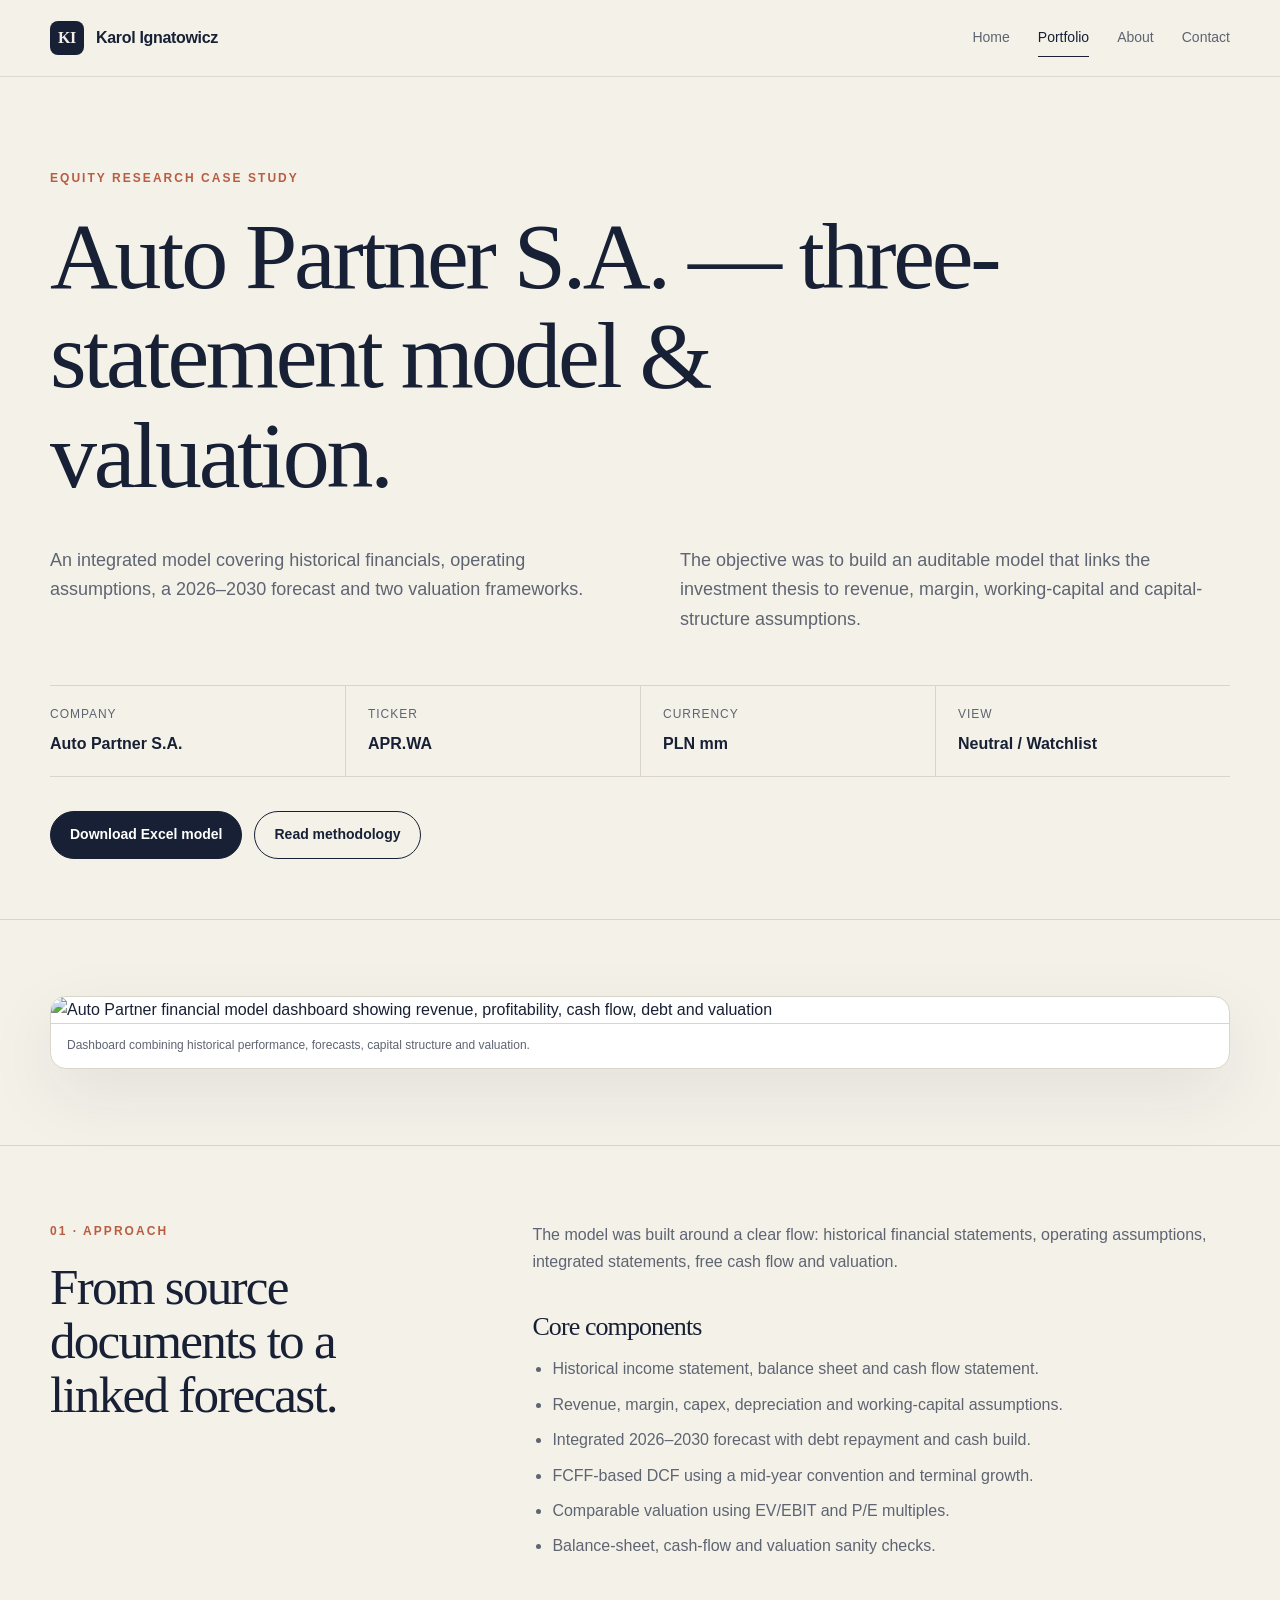
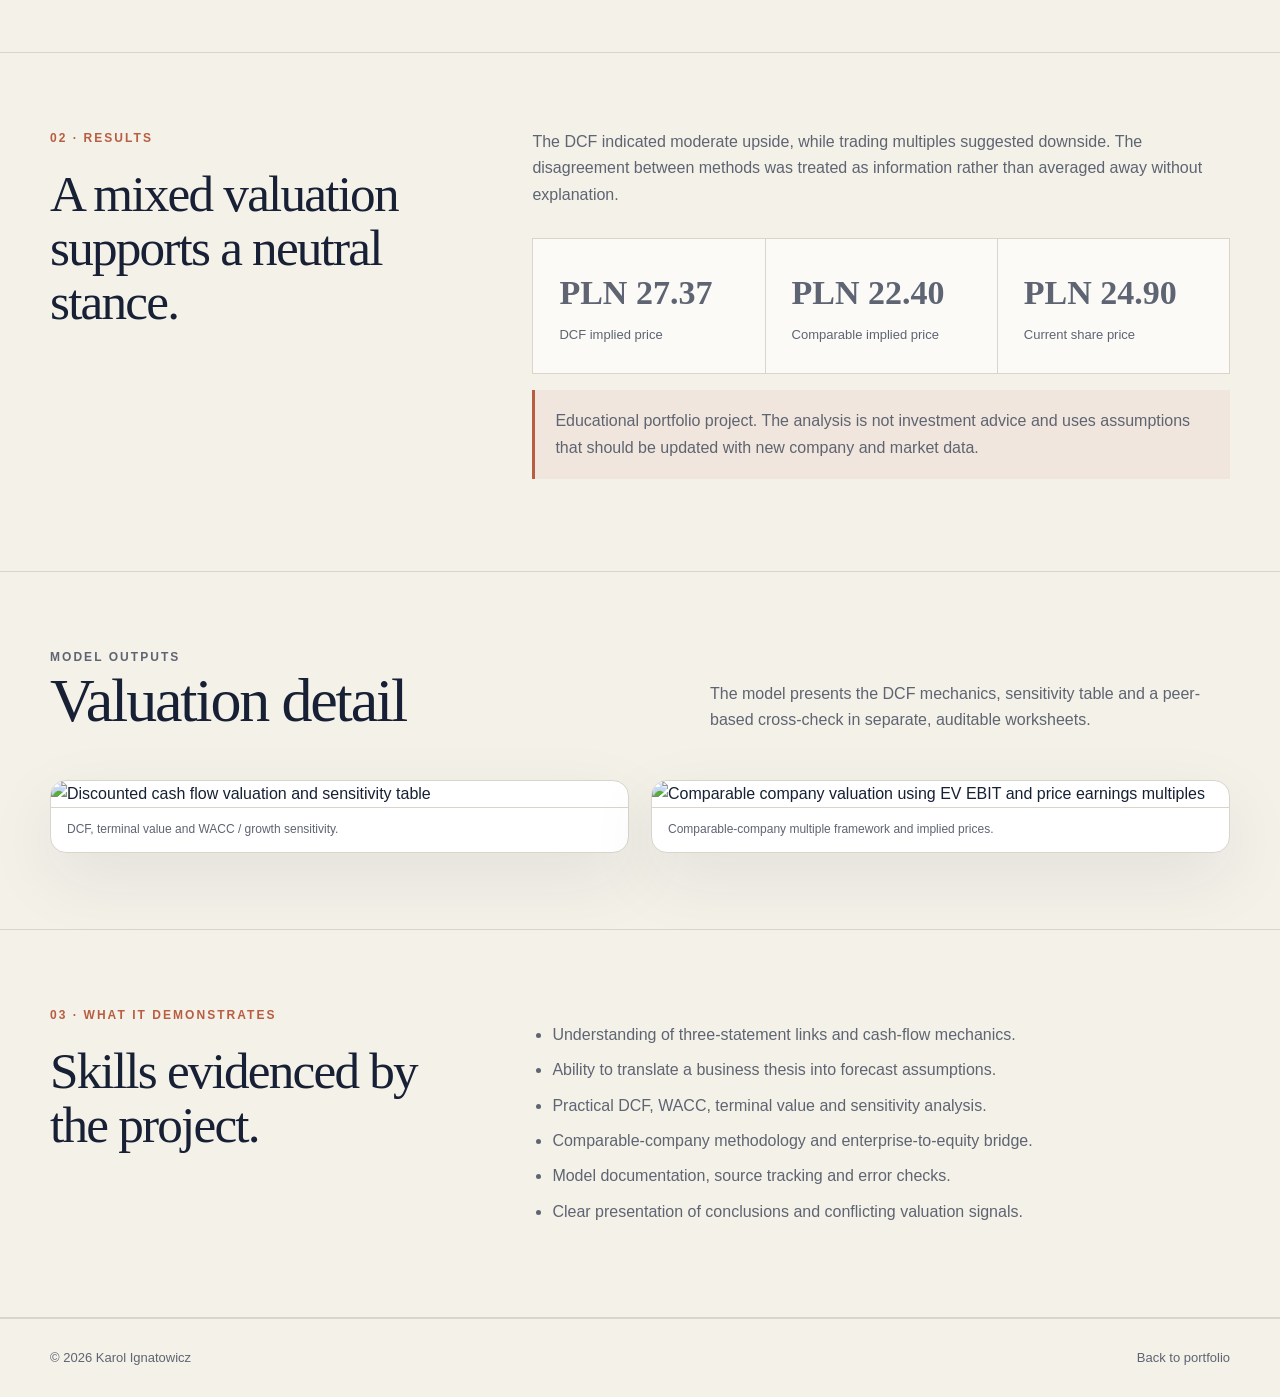
==== auto-partner.html @ 9c3b1825 "Replace website with portfolio redesign" ====
<!doctype html>
<html lang="en">
<head><meta charset="utf-8"><meta name="viewport" content="width=device-width, initial-scale=1"><meta name="description" content="Auto Partner S.A. three-statement model and valuation case study."><title>Auto Partner S.A. — Karol Ignatowicz</title><link rel="icon" href="assets/monogram.svg" type="image/svg+xml"><link rel="stylesheet" href="styles.css"></head>
<body>
<a class="skip-link" href="#main">Skip to content</a>
<header class="site-header"><div class="container nav"><a class="brand" href="index.html"><span class="brand-mark">KI</span><span>Karol Ignatowicz</span></a><button class="menu-button" type="button" aria-expanded="false" aria-controls="site-nav">Menu</button><nav class="nav-links" id="site-nav"><a href="index.html">Home</a><a aria-current="page" href="portfolio.html">Portfolio</a><a href="index.html#about">About</a><a href="index.html#contact">Contact</a></nav></div></header>
<main id="main">
<section class="page-hero"><div class="container"><p class="eyebrow">Equity research case study</p><h1>Auto Partner S.A. — three-statement model & valuation.</h1><div class="page-intro"><p>An integrated model covering historical financials, operating assumptions, a 2026–2030 forecast and two valuation frameworks.</p><p>The objective was to build an auditable model that links the investment thesis to revenue, margin, working-capital and capital-structure assumptions.</p></div><div class="case-meta"><div><span>Company</span><strong>Auto Partner S.A.</strong></div><div><span>Ticker</span><strong>APR.WA</strong></div><div><span>Currency</span><strong>PLN mm</strong></div><div><span>View</span><strong>Neutral / Watchlist</strong></div></div><div class="project-actions"><a class="button primary" href="assets/downloads/Auto_Partner_3_Statement_Model.xlsx" download>Download Excel model</a><a class="button secondary" href="#methodology">Read methodology</a></div></div></section>
<section class="case-section"><div class="container"><div class="visual-frame"><img src="assets/auto-partner-dashboard.png" alt="Auto Partner financial model dashboard showing revenue, profitability, cash flow, debt and valuation"><div class="visual-caption">Dashboard combining historical performance, forecasts, capital structure and valuation.</div></div></div></section>
<section class="case-section" id="methodology"><div class="container case-grid"><div><p class="eyebrow">01 · Approach</p><h2>From source documents to a linked forecast.</h2></div><div class="case-copy"><p>The model was built around a clear flow: historical financial statements, operating assumptions, integrated statements, free cash flow and valuation.</p><h3>Core components</h3><ul class="clean-list"><li>Historical income statement, balance sheet and cash flow statement.</li><li>Revenue, margin, capex, depreciation and working-capital assumptions.</li><li>Integrated 2026–2030 forecast with debt repayment and cash build.</li><li>FCFF-based DCF using a mid-year convention and terminal growth.</li><li>Comparable valuation using EV/EBIT and P/E multiples.</li><li>Balance-sheet, cash-flow and valuation sanity checks.</li></ul></div></div></section>
<section class="case-section"><div class="container case-grid"><div><p class="eyebrow">02 · Results</p><h2>A mixed valuation supports a neutral stance.</h2></div><div class="case-copy"><p>The DCF indicated moderate upside, while trading multiples suggested downside. The disagreement between methods was treated as information rather than averaged away without explanation.</p><div class="result-strip"><div class="result"><strong>PLN 27.37</strong><span>DCF implied price</span></div><div class="result"><strong>PLN 22.40</strong><span>Comparable implied price</span></div><div class="result"><strong>PLN 24.90</strong><span>Current share price</span></div></div><p class="notice">Educational portfolio project. The analysis is not investment advice and uses assumptions that should be updated with new company and market data.</p></div></div></section>
<section class="case-section"><div class="container"><div class="section-head"><div><p class="eyebrow">Model outputs</p><h2>Valuation detail</h2></div><p>The model presents the DCF mechanics, sensitivity table and a peer-based cross-check in separate, auditable worksheets.</p></div><div class="gallery"><div class="visual-frame"><img src="assets/auto-partner-dcf.png" alt="Discounted cash flow valuation and sensitivity table"><div class="visual-caption">DCF, terminal value and WACC / growth sensitivity.</div></div><div class="visual-frame"><img src="assets/auto-partner-comps.png" alt="Comparable company valuation using EV EBIT and price earnings multiples"><div class="visual-caption">Comparable-company multiple framework and implied prices.</div></div></div></div></section>
<section class="case-section"><div class="container case-grid"><div><p class="eyebrow">03 · What it demonstrates</p><h2>Skills evidenced by the project.</h2></div><div class="case-copy"><ul class="clean-list"><li>Understanding of three-statement links and cash-flow mechanics.</li><li>Ability to translate a business thesis into forecast assumptions.</li><li>Practical DCF, WACC, terminal value and sensitivity analysis.</li><li>Comparable-company methodology and enterprise-to-equity bridge.</li><li>Model documentation, source tracking and error checks.</li><li>Clear presentation of conclusions and conflicting valuation signals.</li></ul></div></div></section>
</main><footer class="site-footer"><div class="container footer-row"><span>© <span data-year></span> Karol Ignatowicz</span><a href="portfolio.html">Back to portfolio</a></div></footer><script src="script.js"></script>
</body></html>
---- styles.css ----
:root {
  --ink: #172034;
  --ink-soft: #5e6471;
  --paper: #f4f1e9;
  --surface: #fbfaf7;
  --white: #ffffff;
  --line: #d9d5cb;
  --accent: #b85d42;
  --accent-dark: #8f4230;
  --teal: #1f6377;
  --max: 1180px;
  --serif: Georgia, 'Times New Roman', serif;
  --sans: Inter, ui-sans-serif, -apple-system, BlinkMacSystemFont, 'Segoe UI', sans-serif;
}
* { box-sizing: border-box; }
html { scroll-behavior: smooth; }
body { margin: 0; color: var(--ink); background: var(--paper); font-family: var(--sans); line-height: 1.65; }
a { color: inherit; text-decoration: none; }
img { display: block; max-width: 100%; }
button, a { -webkit-tap-highlight-color: transparent; }
.container { width: min(calc(100% - 40px), var(--max)); margin-inline: auto; }
.skip-link { position: fixed; left: 16px; top: -60px; background: var(--ink); color: #fff; padding: 10px 14px; z-index: 100; border-radius: 6px; }
.skip-link:focus { top: 16px; }
.site-header { position: sticky; top: 0; z-index: 30; background: rgba(244,241,233,.92); backdrop-filter: blur(12px); border-bottom: 1px solid rgba(217,213,203,.8); }
.nav { min-height: 76px; display: flex; align-items: center; justify-content: space-between; gap: 24px; }
.brand { display: inline-flex; align-items: center; gap: 12px; font-weight: 750; letter-spacing: -.02em; }
.brand-mark { display: grid; place-items: center; width: 34px; height: 34px; border-radius: 8px; background: var(--ink); color: var(--paper); font-family: var(--serif); font-weight: 700; }
.nav-links { display: flex; align-items: center; gap: 28px; color: var(--ink-soft); font-size: 14px; }
.nav-links a { position: relative; padding: 7px 0; }
.nav-links a::after { content: ''; position: absolute; left: 0; bottom: 0; width: 100%; height: 1px; background: var(--ink); transform: scaleX(0); transform-origin: left; transition: transform .2s ease; }
.nav-links a:hover::after, .nav-links a[aria-current='page']::after { transform: scaleX(1); }
.nav-links a[aria-current='page'] { color: var(--ink); }
.menu-button { display: none; border: 0; background: transparent; color: var(--ink); font-size: 14px; font-weight: 700; }
.hero { padding: 110px 0 80px; border-bottom: 1px solid var(--line); }
.hero-grid { display: grid; grid-template-columns: minmax(0, 1.5fr) minmax(280px, .5fr); gap: 80px; align-items: end; }
.eyebrow { margin: 0 0 18px; color: var(--accent); font-size: 12px; font-weight: 800; letter-spacing: .17em; text-transform: uppercase; }
h1, h2, h3 { font-family: var(--serif); font-weight: 500; line-height: 1.06; letter-spacing: -.035em; }
h1 { max-width: 820px; margin: 0; font-size: clamp(54px, 8vw, 104px); }
.lead { max-width: 710px; margin: 30px 0 0; font-size: clamp(18px, 2vw, 22px); color: var(--ink-soft); }
.hero-actions, .project-actions { display: flex; flex-wrap: wrap; gap: 12px; margin-top: 34px; }
.button { display: inline-flex; align-items: center; justify-content: center; gap: 9px; min-height: 48px; padding: 0 19px; border: 1px solid var(--ink); border-radius: 999px; font-size: 14px; font-weight: 750; transition: transform .2s ease, background .2s ease, color .2s ease; }
.button:hover { transform: translateY(-2px); }
.button.primary { background: var(--ink); color: #fff; }
.button.secondary { background: transparent; }
.button.small { min-height: 42px; padding: 0 16px; }
.hero-note { padding: 28px; background: var(--surface); border: 1px solid var(--line); border-radius: 16px; }
.hero-note p { margin: 0; color: var(--ink-soft); }
.hero-note strong { display: block; color: var(--ink); margin-bottom: 8px; }
.metrics { display: grid; grid-template-columns: repeat(3, 1fr); margin-top: 56px; border-top: 1px solid var(--line); border-bottom: 1px solid var(--line); }
.metric { padding: 24px 28px 24px 0; }
.metric + .metric { border-left: 1px solid var(--line); padding-left: 28px; }
.metric-value { display: block; font-family: var(--serif); font-size: 38px; line-height: 1; }
.metric-label { display: block; margin-top: 9px; color: var(--ink-soft); font-size: 13px; text-transform: uppercase; letter-spacing: .08em; }
.section { padding: 92px 0; }
.section-head { display: flex; align-items: end; justify-content: space-between; gap: 30px; margin-bottom: 46px; }
.section-head h2 { margin: 0; font-size: clamp(38px, 5vw, 62px); }
.section-head p { max-width: 520px; margin: 0; color: var(--ink-soft); }
.project-list { border-top: 1px solid var(--line); }
.project-row { display: grid; grid-template-columns: 80px minmax(0, 1.15fr) minmax(260px, .85fr) 48px; gap: 30px; align-items: center; min-height: 210px; padding: 34px 0; border-bottom: 1px solid var(--line); }
.project-index { align-self: start; color: var(--accent); font-family: var(--serif); font-size: 30px; }
.project-row h3 { margin: 0 0 12px; font-size: clamp(30px, 4vw, 48px); }
.project-row p { margin: 0; max-width: 650px; color: var(--ink-soft); }
.tags { display: flex; flex-wrap: wrap; gap: 8px; margin-top: 20px; }
.tag { padding: 6px 10px; border: 1px solid var(--line); border-radius: 999px; background: rgba(255,255,255,.35); color: var(--ink-soft); font-size: 12px; }
.project-data { display: grid; gap: 12px; }
.data-line { display: flex; justify-content: space-between; gap: 20px; padding-bottom: 10px; border-bottom: 1px dotted #c7c1b6; font-size: 13px; }
.data-line span:first-child { color: var(--ink-soft); }
.arrow { display: grid; place-items: center; width: 44px; height: 44px; border: 1px solid var(--ink); border-radius: 50%; font-size: 20px; transition: .2s ease; }
.project-row:hover .arrow { background: var(--ink); color: #fff; transform: translate(3px,-3px); }
.about-grid { display: grid; grid-template-columns: .72fr 1.28fr; gap: 90px; }
.about-grid h2 { margin: 0; font-size: clamp(40px, 6vw, 70px); }
.about-copy { font-family: var(--serif); font-size: clamp(24px, 3vw, 36px); line-height: 1.3; }
.about-copy p { margin-top: 0; }
.about-small { max-width: 680px; color: var(--ink-soft); font-family: var(--sans); font-size: 16px; }
.skill-grid { display: grid; grid-template-columns: repeat(4, 1fr); gap: 1px; margin-top: 48px; background: var(--line); border: 1px solid var(--line); }
.skill { min-height: 150px; padding: 24px; background: var(--surface); }
.skill strong { display: block; margin-bottom: 8px; }
.skill span { color: var(--ink-soft); font-size: 14px; }
.quote { margin: 0; padding: 70px 0; border-top: 1px solid var(--line); border-bottom: 1px solid var(--line); font-family: var(--serif); font-size: clamp(30px, 5vw, 58px); line-height: 1.2; }
.contact { display: grid; grid-template-columns: 1fr auto; gap: 40px; align-items: end; }
.contact h2 { max-width: 800px; margin: 0; font-size: clamp(46px, 7vw, 86px); }
.contact-links { display: grid; gap: 10px; min-width: 240px; }
.contact-link { display: flex; align-items: center; justify-content: space-between; padding: 13px 0; border-bottom: 1px solid var(--line); font-weight: 700; }
.site-footer { padding: 28px 0; border-top: 1px solid var(--line); color: var(--ink-soft); font-size: 13px; }
.footer-row { display: flex; justify-content: space-between; gap: 20px; }
.page-hero { padding: 92px 0 60px; border-bottom: 1px solid var(--line); }
.page-hero h1 { max-width: 980px; font-size: clamp(54px, 8vw, 94px); }
.page-intro { display: grid; grid-template-columns: 1fr 1fr; gap: 80px; margin-top: 40px; }
.page-intro p { margin: 0; color: var(--ink-soft); font-size: 18px; }
.case-meta { display: grid; grid-template-columns: repeat(4,1fr); border-top: 1px solid var(--line); border-bottom: 1px solid var(--line); margin-top: 50px; }
.case-meta > div { padding: 19px 22px 19px 0; }
.case-meta > div + div { border-left: 1px solid var(--line); padding-left: 22px; }
.case-meta span { display: block; color: var(--ink-soft); font-size: 12px; text-transform: uppercase; letter-spacing: .08em; }
.case-meta strong { display: block; margin-top: 6px; }
.case-section { padding: 76px 0; border-bottom: 1px solid var(--line); }
.case-grid { display: grid; grid-template-columns: .72fr 1.28fr; gap: 90px; }
.case-grid h2 { margin: 0; font-size: clamp(34px, 4vw, 52px); }
.case-copy { color: var(--ink-soft); }
.case-copy p:first-child { margin-top: 0; }
.case-copy h3 { margin: 38px 0 12px; color: var(--ink); font-size: 26px; }
.clean-list { padding-left: 20px; }
.clean-list li { margin-bottom: 9px; }
.visual-frame { overflow: hidden; background: #fff; border: 1px solid var(--line); border-radius: 16px; box-shadow: 0 24px 70px rgba(23,32,52,.08); }
.visual-frame img { width: 100%; }
.visual-caption { padding: 12px 16px; border-top: 1px solid var(--line); color: var(--ink-soft); font-size: 12px; }
.gallery { display: grid; grid-template-columns: 1fr 1fr; gap: 22px; margin-top: 30px; }
.result-strip { display: grid; grid-template-columns: repeat(3,1fr); gap: 1px; background: var(--line); border: 1px solid var(--line); margin-top: 30px; }
.result { padding: 26px; background: var(--surface); }
.result strong { display: block; font-family: var(--serif); font-size: 34px; }
.result span { color: var(--ink-soft); font-size: 13px; }
.notice { padding: 18px 20px; border-left: 3px solid var(--accent); background: rgba(184,93,66,.07); color: var(--ink-soft); }
@media (max-width: 900px) {
  .hero-grid, .about-grid, .page-intro, .case-grid, .contact { grid-template-columns: 1fr; gap: 40px; }
  .project-row { grid-template-columns: 58px 1fr 44px; }
  .project-data { grid-column: 2 / -1; }
  .skill-grid { grid-template-columns: 1fr 1fr; }
  .case-meta { grid-template-columns: 1fr 1fr; }
  .case-meta > div:nth-child(3) { border-left: 0; }
  .gallery { grid-template-columns: 1fr; }
}
@media (max-width: 680px) {
  .container { width: min(calc(100% - 28px), var(--max)); }
  .nav { min-height: 66px; }
  .menu-button { display: block; }
  .nav-links { display: none; position: absolute; left: 14px; right: 14px; top: 64px; padding: 18px; flex-direction: column; align-items: flex-start; gap: 10px; background: var(--surface); border: 1px solid var(--line); border-radius: 12px; }
  .nav-links.open { display: flex; }
  .hero { padding-top: 72px; }
  h1 { font-size: clamp(48px, 15vw, 72px); }
  .metrics { grid-template-columns: 1fr; }
  .metric + .metric { border-left: 0; border-top: 1px solid var(--line); padding-left: 0; }
  .section { padding: 70px 0; }
  .section-head { align-items: start; flex-direction: column; }
  .project-row { grid-template-columns: 44px 1fr; gap: 18px; }
  .project-data, .arrow { grid-column: 2; }
  .project-index { font-size: 23px; }
  .skill-grid, .case-meta, .result-strip { grid-template-columns: 1fr; }
  .case-meta > div + div { border-left: 0; border-top: 1px solid var(--line); padding-left: 0; }
  .footer-row { flex-direction: column; }
}
@media (prefers-reduced-motion: reduce) { html { scroll-behavior: auto; } *, *::before, *::after { transition: none !important; } }
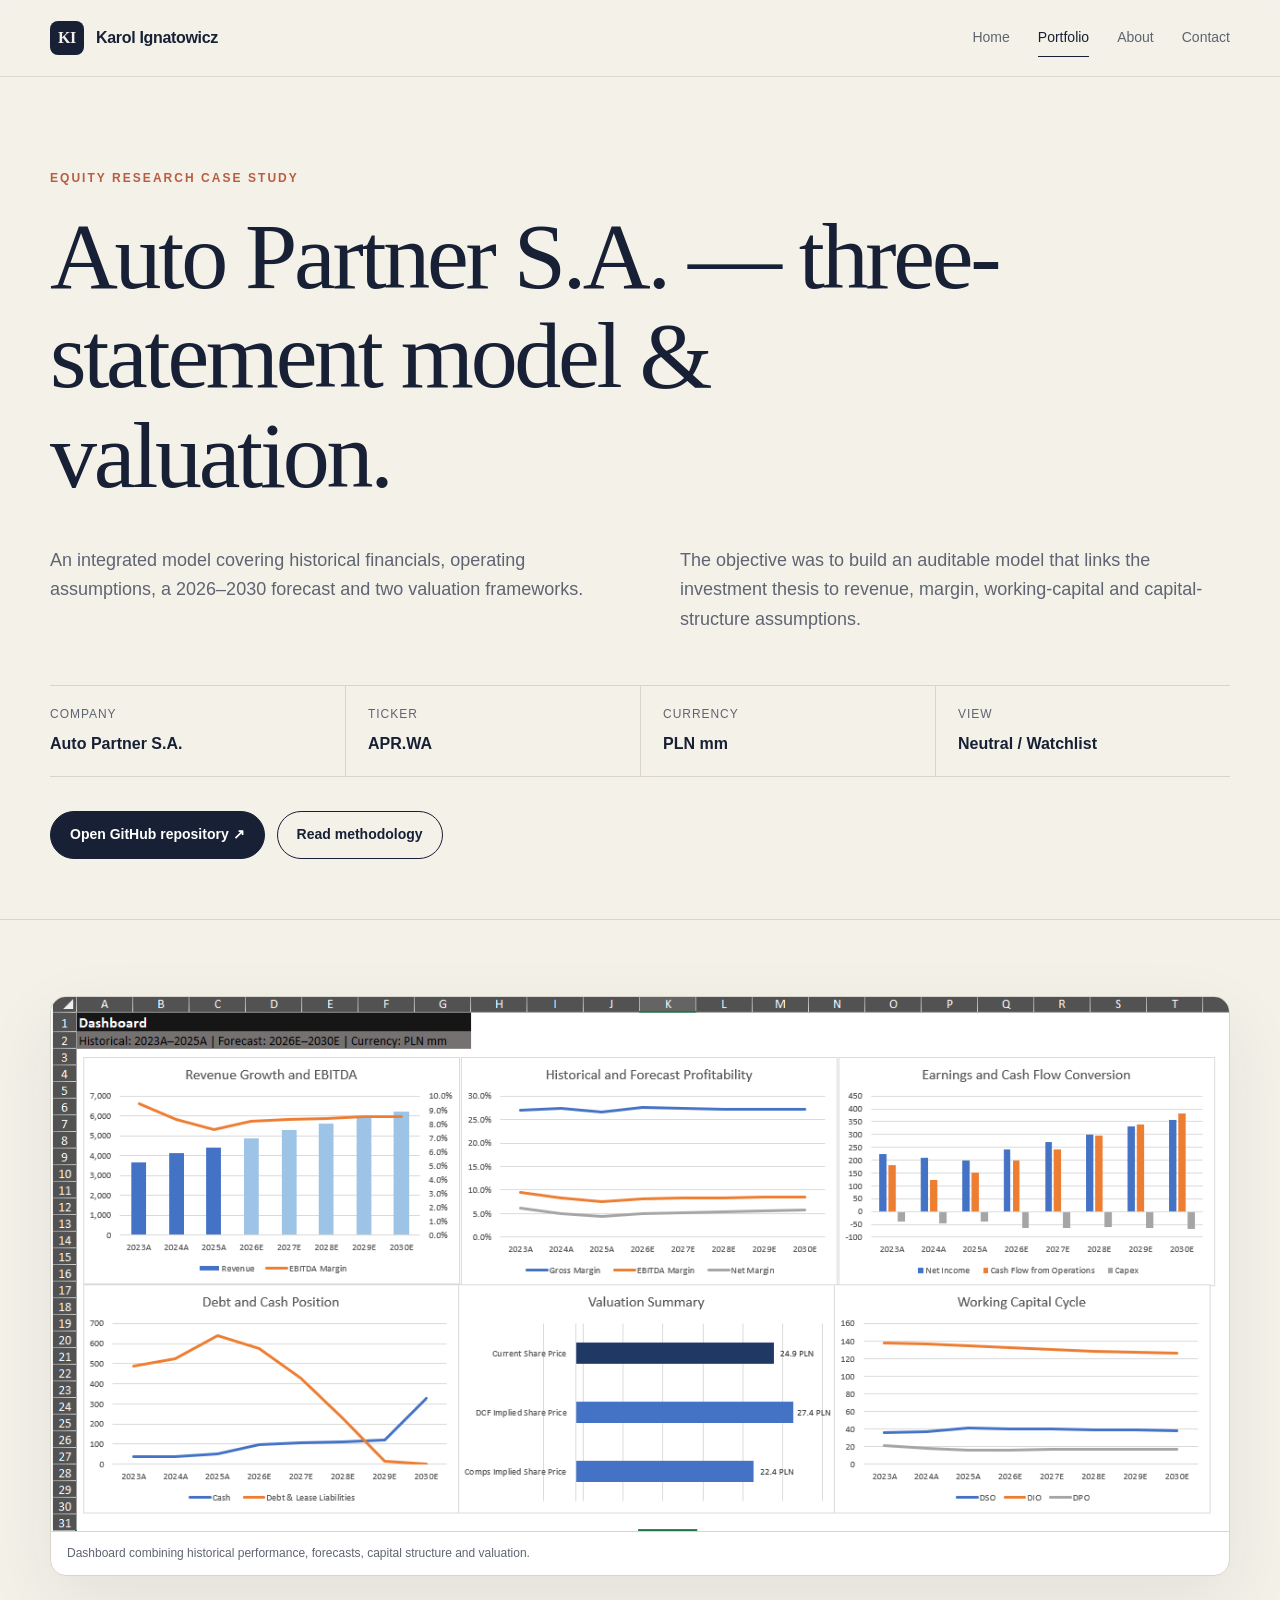
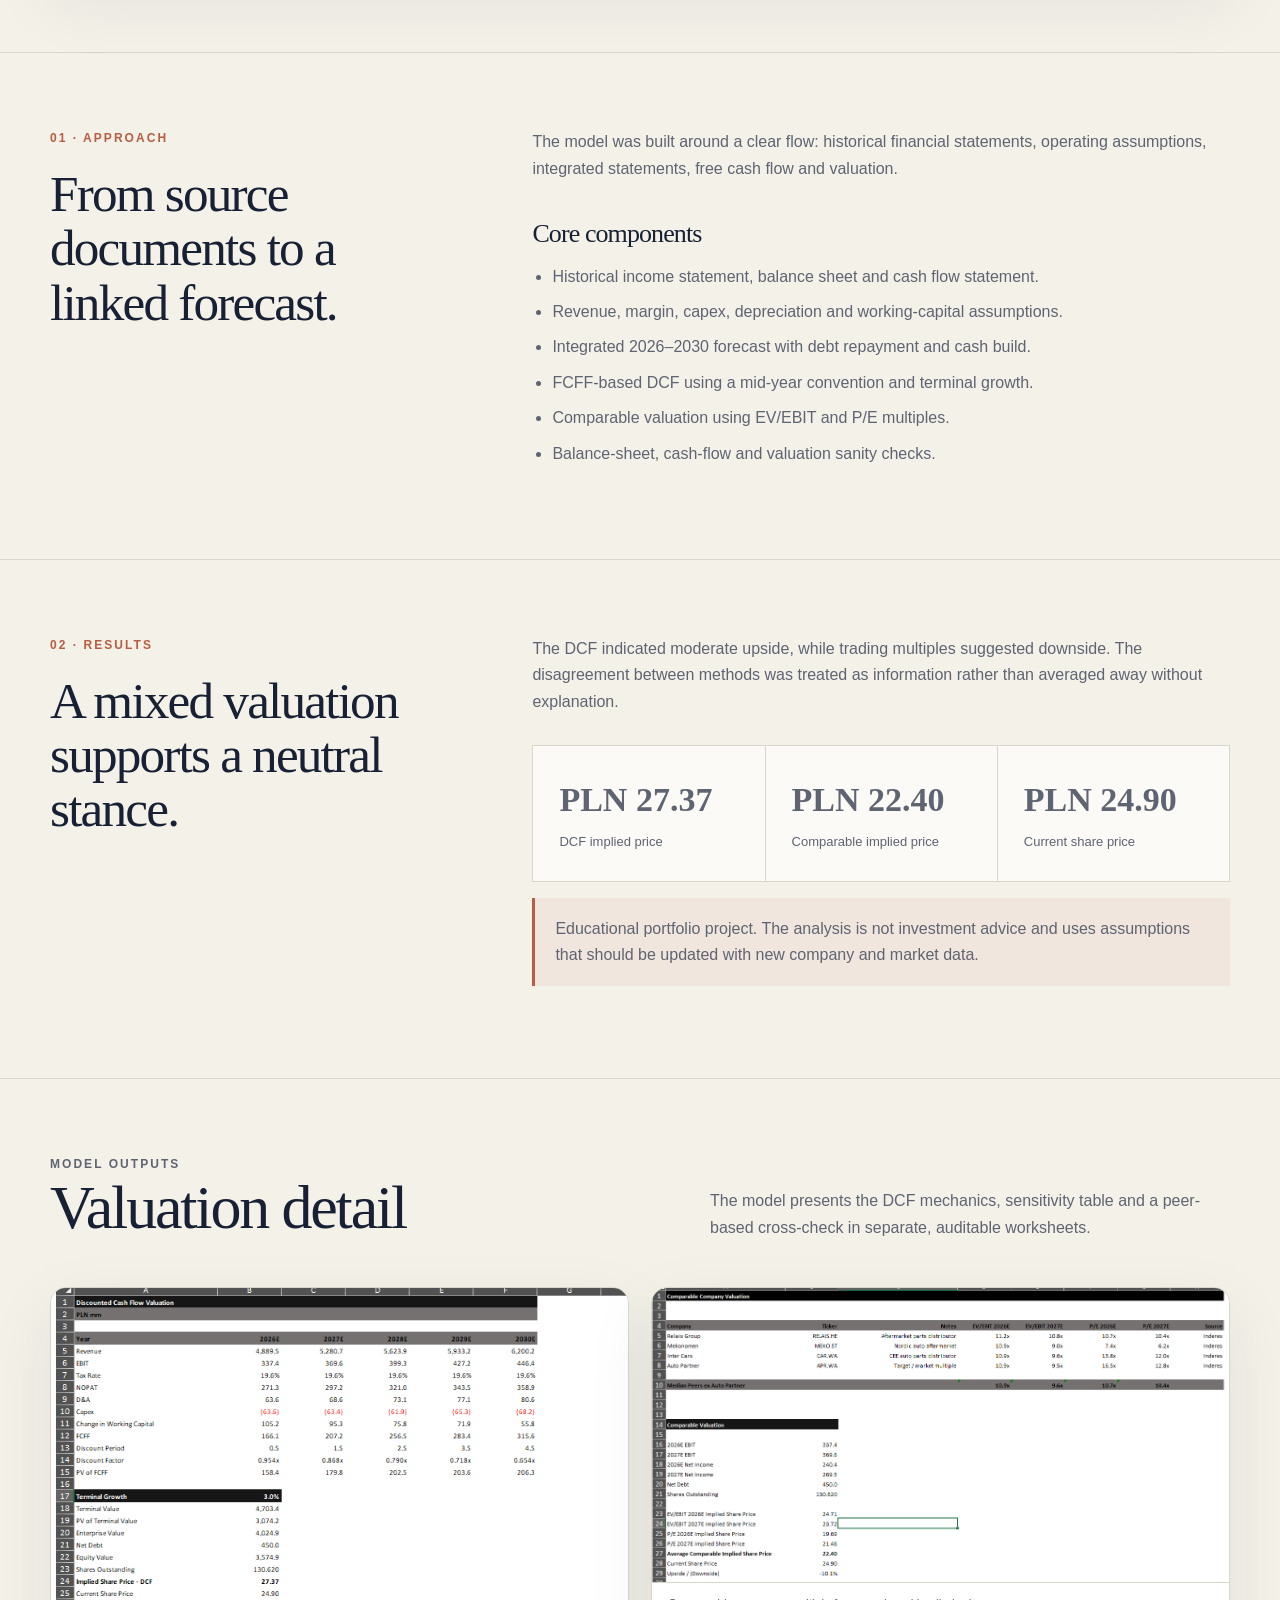
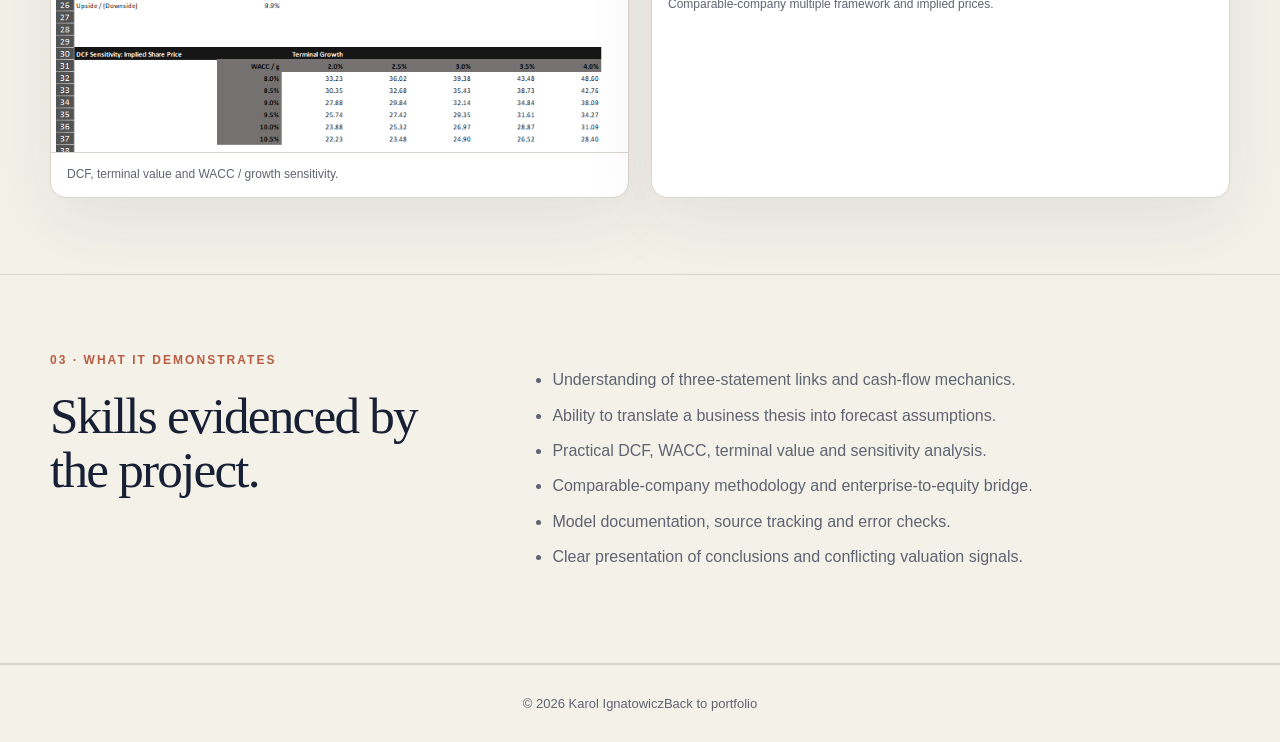
==== commit d9b051ef: "Link Auto Partner project to GitHub repository" ====
--- a/auto-partner.html
+++ b/auto-partner.html
@@ -5,7 +5,7 @@
 <a class="skip-link" href="#main">Skip to content</a>
 <header class="site-header"><div class="container nav"><a class="brand" href="index.html"><span class="brand-mark">KI</span><span>Karol Ignatowicz</span></a><button class="menu-button" type="button" aria-expanded="false" aria-controls="site-nav">Menu</button><nav class="nav-links" id="site-nav"><a href="index.html">Home</a><a aria-current="page" href="portfolio.html">Portfolio</a><a href="index.html#about">About</a><a href="index.html#contact">Contact</a></nav></div></header>
 <main id="main">
-<section class="page-hero"><div class="container"><p class="eyebrow">Equity research case study</p><h1>Auto Partner S.A. — three-statement model & valuation.</h1><div class="page-intro"><p>An integrated model covering historical financials, operating assumptions, a 2026–2030 forecast and two valuation frameworks.</p><p>The objective was to build an auditable model that links the investment thesis to revenue, margin, working-capital and capital-structure assumptions.</p></div><div class="case-meta"><div><span>Company</span><strong>Auto Partner S.A.</strong></div><div><span>Ticker</span><strong>APR.WA</strong></div><div><span>Currency</span><strong>PLN mm</strong></div><div><span>View</span><strong>Neutral / Watchlist</strong></div></div><div class="project-actions"><a class="button primary" href="assets/downloads/Auto_Partner_3_Statement_Model.xlsx" download>Download Excel model</a><a class="button secondary" href="#methodology">Read methodology</a></div></div></section>
+<section class="page-hero"><div class="container"><p class="eyebrow">Equity research case study</p><h1>Auto Partner S.A. — three-statement model & valuation.</h1><div class="page-intro"><p>An integrated model covering historical financials, operating assumptions, a 2026–2030 forecast and two valuation frameworks.</p><p>The objective was to build an auditable model that links the investment thesis to revenue, margin, working-capital and capital-structure assumptions.</p></div><div class="case-meta"><div><span>Company</span><strong>Auto Partner S.A.</strong></div><div><span>Ticker</span><strong>APR.WA</strong></div><div><span>Currency</span><strong>PLN mm</strong></div><div><span>View</span><strong>Neutral / Watchlist</strong></div></div><div class="project-actions"><a class="button primary" href="https://github.com/IgnatowiczKarol/auto-partner-statement-model" target="_blank" rel="noreferrer">Open GitHub repository ↗</a><a class="button secondary" href="#methodology">Read methodology</a></div></div></section>
 <section class="case-section"><div class="container"><div class="visual-frame"><img src="assets/auto-partner-dashboard.png" alt="Auto Partner financial model dashboard showing revenue, profitability, cash flow, debt and valuation"><div class="visual-caption">Dashboard combining historical performance, forecasts, capital structure and valuation.</div></div></div></section>
 <section class="case-section" id="methodology"><div class="container case-grid"><div><p class="eyebrow">01 · Approach</p><h2>From source documents to a linked forecast.</h2></div><div class="case-copy"><p>The model was built around a clear flow: historical financial statements, operating assumptions, integrated statements, free cash flow and valuation.</p><h3>Core components</h3><ul class="clean-list"><li>Historical income statement, balance sheet and cash flow statement.</li><li>Revenue, margin, capex, depreciation and working-capital assumptions.</li><li>Integrated 2026–2030 forecast with debt repayment and cash build.</li><li>FCFF-based DCF using a mid-year convention and terminal growth.</li><li>Comparable valuation using EV/EBIT and P/E multiples.</li><li>Balance-sheet, cash-flow and valuation sanity checks.</li></ul></div></div></section>
 <section class="case-section"><div class="container case-grid"><div><p class="eyebrow">02 · Results</p><h2>A mixed valuation supports a neutral stance.</h2></div><div class="case-copy"><p>The DCF indicated moderate upside, while trading multiples suggested downside. The disagreement between methods was treated as information rather than averaged away without explanation.</p><div class="result-strip"><div class="result"><strong>PLN 27.37</strong><span>DCF implied price</span></div><div class="result"><strong>PLN 22.40</strong><span>Comparable implied price</span></div><div class="result"><strong>PLN 24.90</strong><span>Current share price</span></div></div><p class="notice">Educational portfolio project. The analysis is not investment advice and uses assumptions that should be updated with new company and market data.</p></div></div></section>
--- a/styles.css
+++ b/styles.css
@@ -72,6 +72,26 @@
 .about-copy { font-family: var(--serif); font-size: clamp(24px, 3vw, 36px); line-height: 1.3; }
 .about-copy p { margin-top: 0; }
 .about-small { max-width: 680px; color: var(--ink-soft); font-family: var(--sans); font-size: 16px; }
+.about-facts {
+  display: flex;
+  flex-wrap: wrap;
+  align-items: center;
+  margin-top: 48px;
+  padding: 22px 0;
+  border-top: 1px solid var(--line);
+  border-bottom: 1px solid var(--line);
+  color: var(--ink-soft);
+  font-size: 14px;
+  font-weight: 700;
+  font-family: var(--sans);
+letter-spacing: 0.02em;
+}
+
+.about-facts span + span::before {
+  content: "·";
+  margin: 0 18px;
+  color: var(--accent);
+}
 .skill-grid { display: grid; grid-template-columns: repeat(4, 1fr); gap: 1px; margin-top: 48px; background: var(--line); border: 1px solid var(--line); }
 .skill { min-height: 150px; padding: 24px; background: var(--surface); }
 .skill strong { display: block; margin-bottom: 8px; }
@@ -82,7 +102,11 @@
 .contact-links { display: grid; gap: 10px; min-width: 240px; }
 .contact-link { display: flex; align-items: center; justify-content: space-between; padding: 13px 0; border-bottom: 1px solid var(--line); font-weight: 700; }
 .site-footer { padding: 28px 0; border-top: 1px solid var(--line); color: var(--ink-soft); font-size: 13px; }
-.footer-row { display: flex; justify-content: space-between; gap: 20px; }
+.footer-row {
+  display: flex;
+  justify-content: center;
+  text-align: center;
+}
 .page-hero { padding: 92px 0 60px; border-bottom: 1px solid var(--line); }
 .page-hero h1 { max-width: 980px; font-size: clamp(54px, 8vw, 94px); }
 .page-intro { display: grid; grid-template-columns: 1fr 1fr; gap: 80px; margin-top: 40px; }
@@ -136,5 +160,15 @@
   .skill-grid, .case-meta, .result-strip { grid-template-columns: 1fr; }
   .case-meta > div + div { border-left: 0; border-top: 1px solid var(--line); padding-left: 0; }
   .footer-row { flex-direction: column; }
+  .about-facts {
+  flex-direction: column;
+  align-items: flex-start;
+  gap: 10px;
+  margin-top: 32px;
+}
+
+.about-facts span + span::before {
+  content: none;
+}
 }
 @media (prefers-reduced-motion: reduce) { html { scroll-behavior: auto; } *, *::before, *::after { transition: none !important; } }
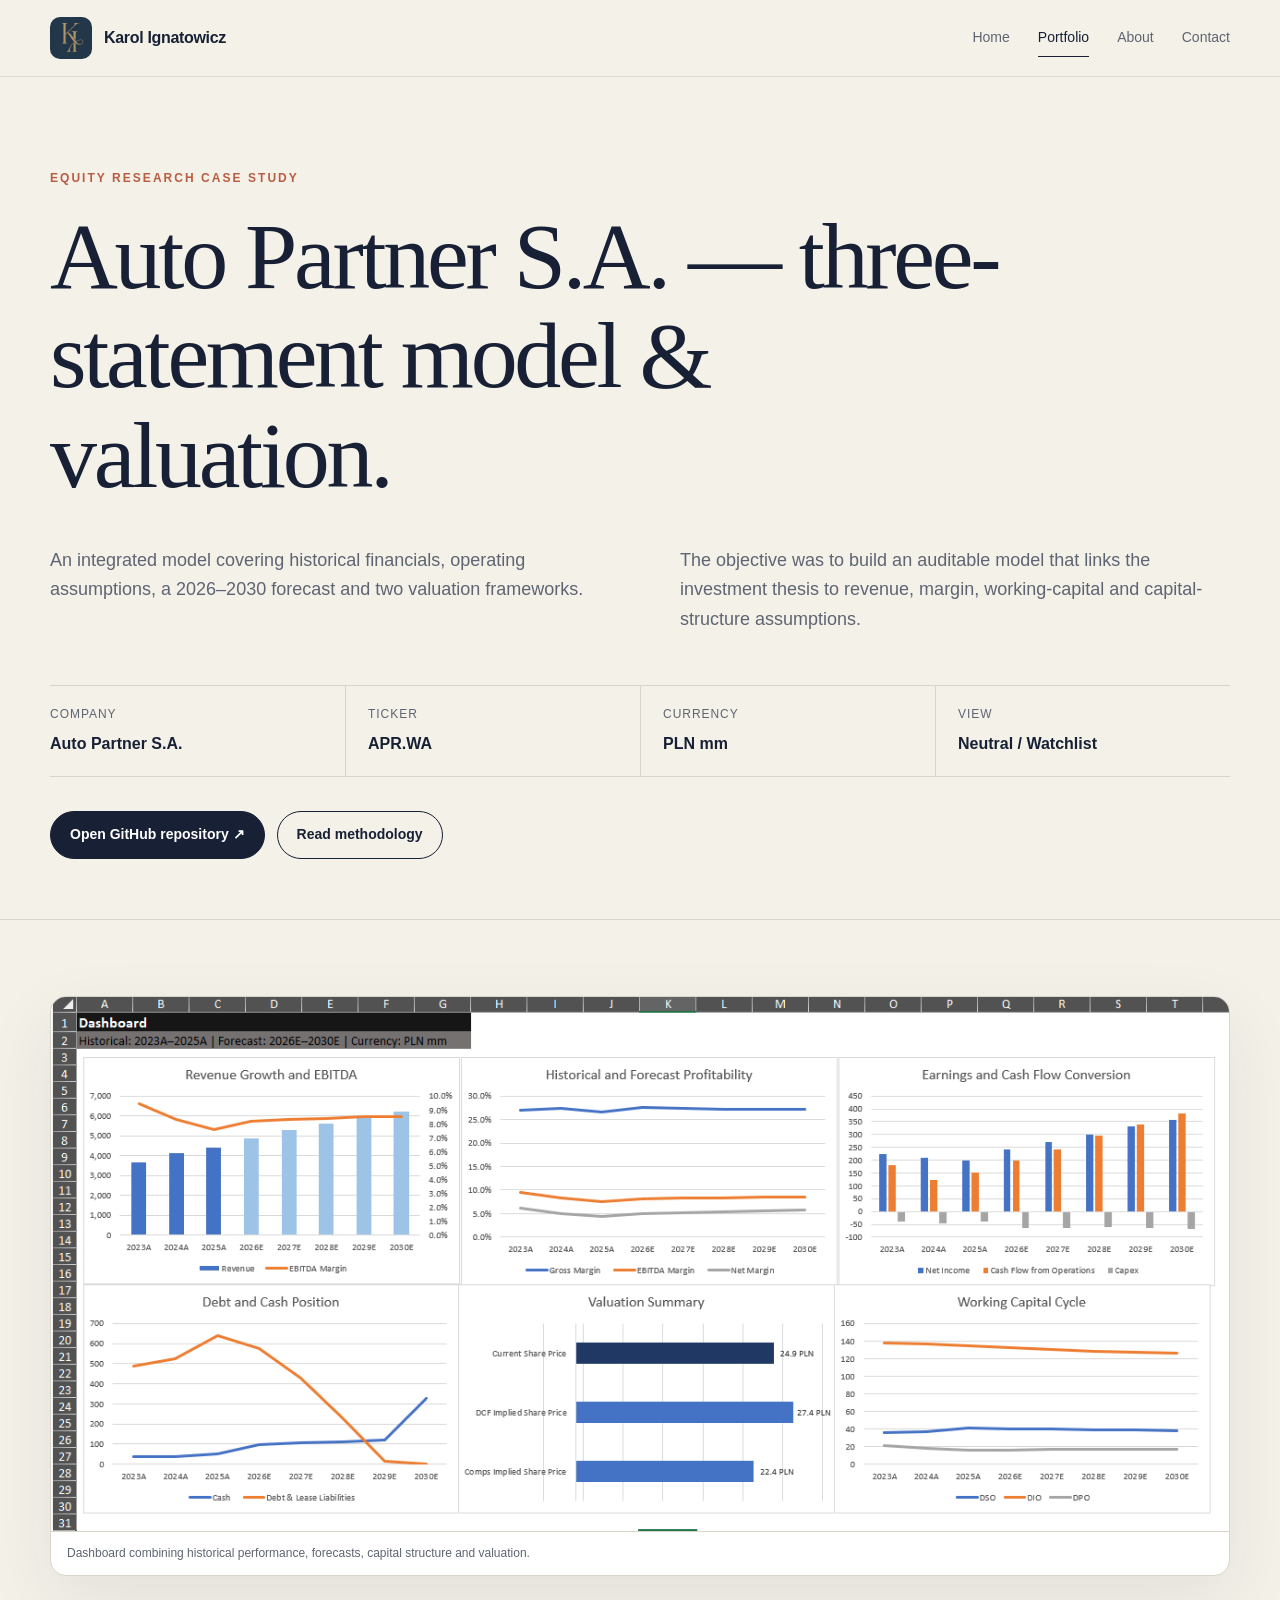
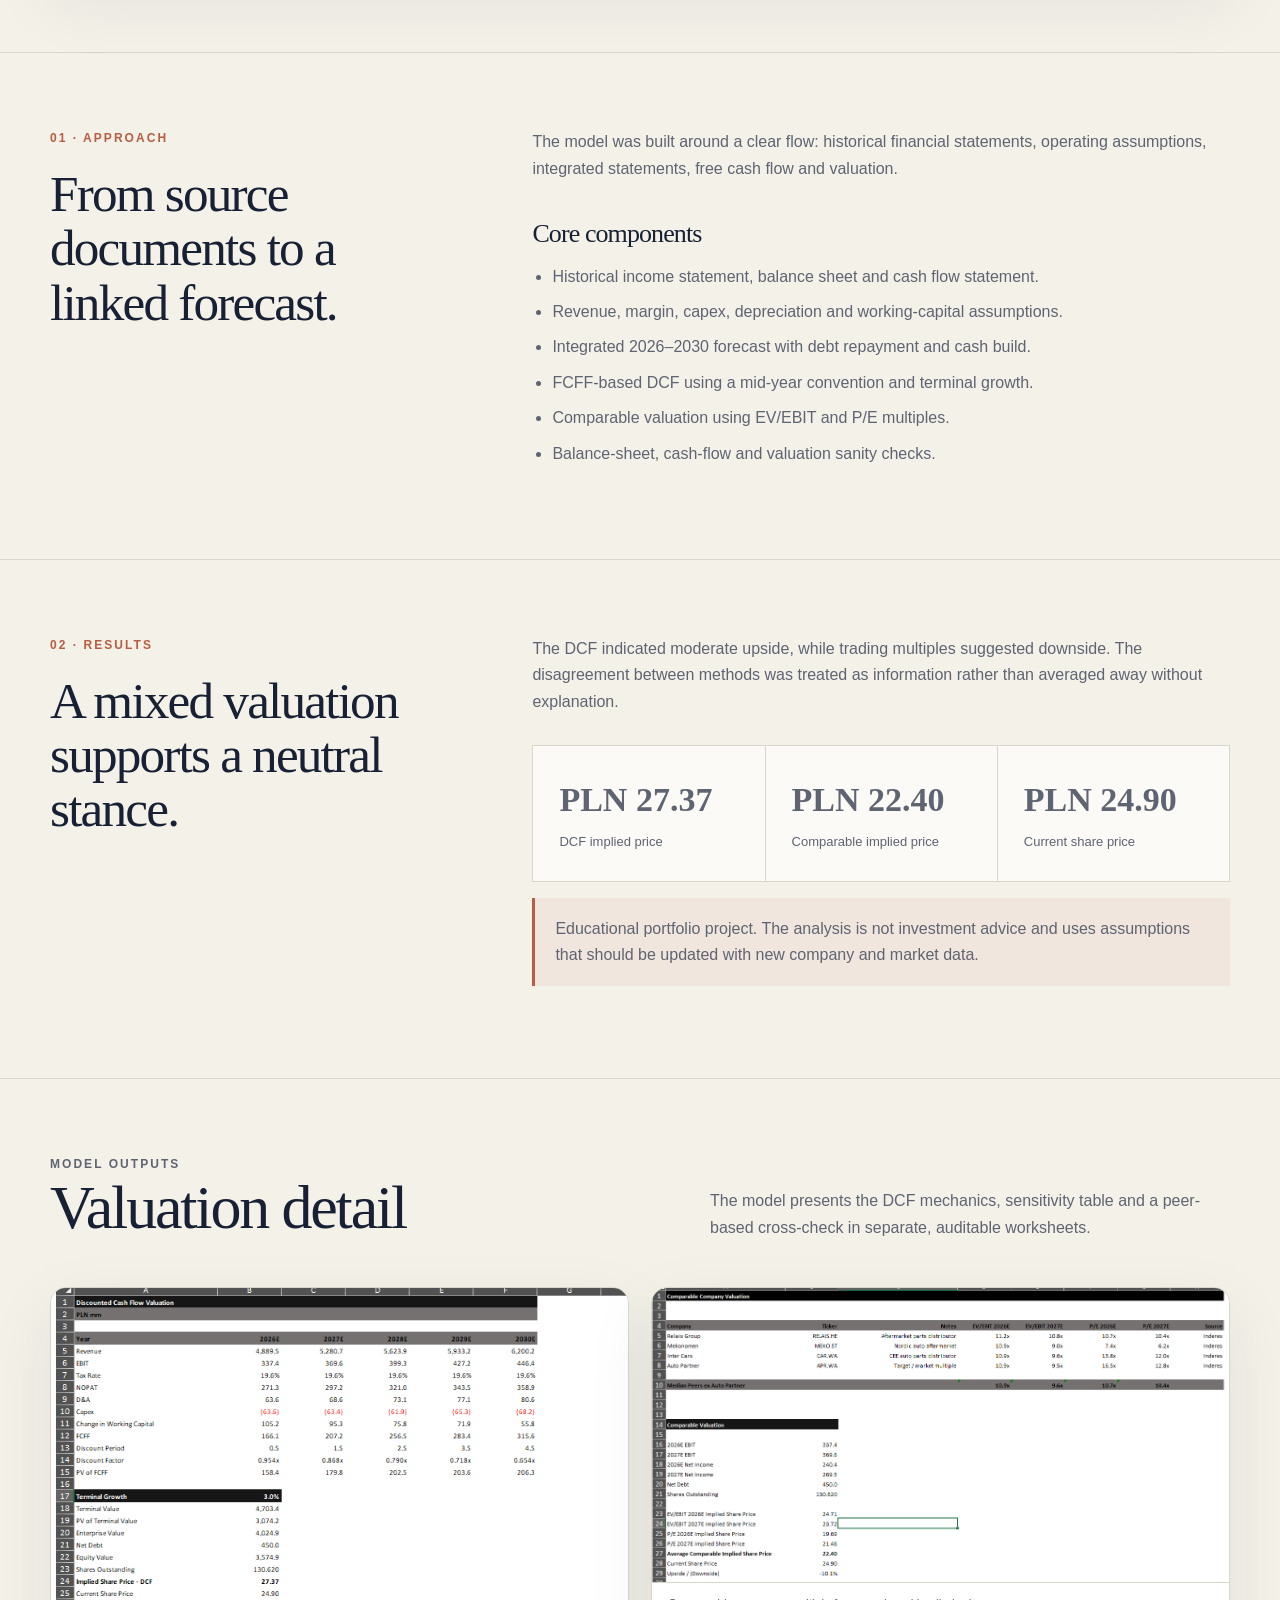
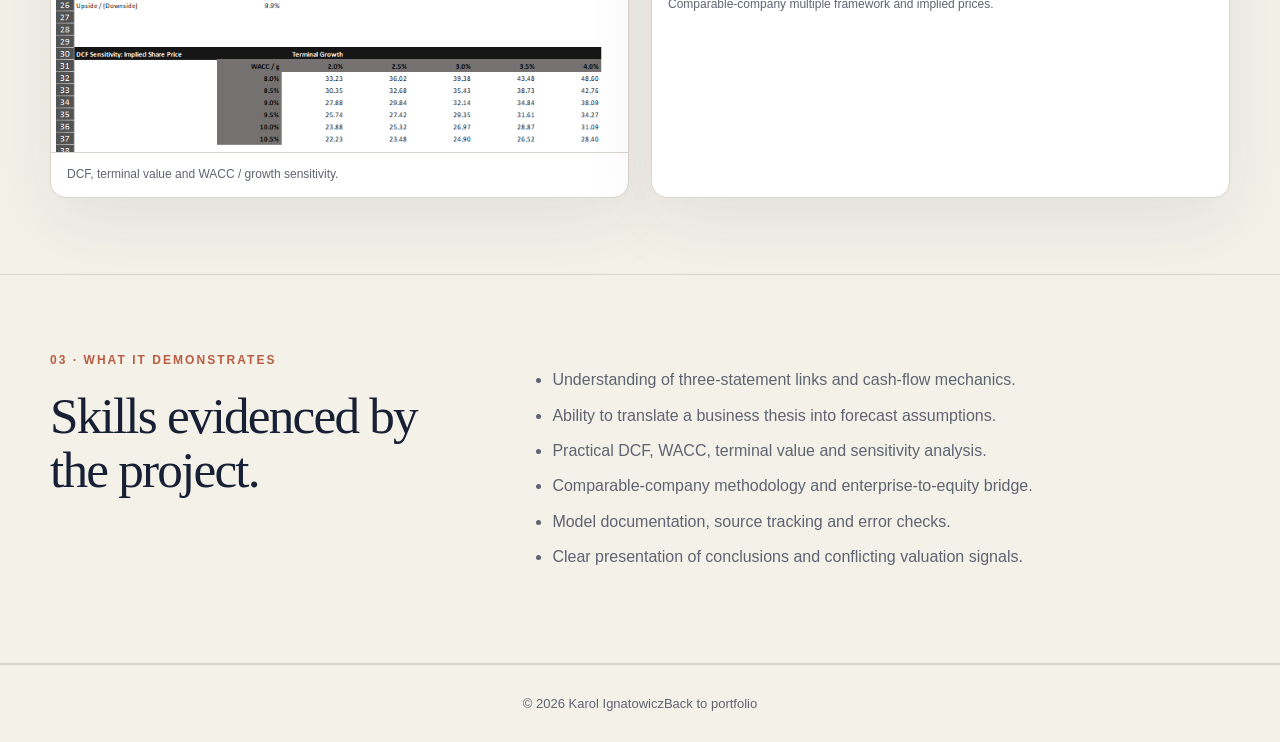
==== commit 3e169470: "logo update" ====
--- a/auto-partner.html
+++ b/auto-partner.html
@@ -3,7 +3,7 @@
 <head><meta charset="utf-8"><meta name="viewport" content="width=device-width, initial-scale=1"><meta name="description" content="Auto Partner S.A. three-statement model and valuation case study."><title>Auto Partner S.A. — Karol Ignatowicz</title><link rel="icon" href="assets/monogram.svg" type="image/svg+xml"><link rel="stylesheet" href="styles.css"></head>
 <body>
 <a class="skip-link" href="#main">Skip to content</a>
-<header class="site-header"><div class="container nav"><a class="brand" href="index.html"><span class="brand-mark">KI</span><span>Karol Ignatowicz</span></a><button class="menu-button" type="button" aria-expanded="false" aria-controls="site-nav">Menu</button><nav class="nav-links" id="site-nav"><a href="index.html">Home</a><a aria-current="page" href="portfolio.html">Portfolio</a><a href="index.html#about">About</a><a href="index.html#contact">Contact</a></nav></div></header>
+<header class="site-header"><div class="container nav"><a class="brand" href="index.html"><img class="brand-logo" src="assets/monogram.svg" alt=""><span>Karol Ignatowicz</span></a><button class="menu-button" type="button" aria-expanded="false" aria-controls="site-nav">Menu</button><nav class="nav-links" id="site-nav"><a href="index.html">Home</a><a aria-current="page" href="portfolio.html">Portfolio</a><a href="index.html#about">About</a><a href="index.html#contact">Contact</a></nav></div></header>
 <main id="main">
 <section class="page-hero"><div class="container"><p class="eyebrow">Equity research case study</p><h1>Auto Partner S.A. — three-statement model & valuation.</h1><div class="page-intro"><p>An integrated model covering historical financials, operating assumptions, a 2026–2030 forecast and two valuation frameworks.</p><p>The objective was to build an auditable model that links the investment thesis to revenue, margin, working-capital and capital-structure assumptions.</p></div><div class="case-meta"><div><span>Company</span><strong>Auto Partner S.A.</strong></div><div><span>Ticker</span><strong>APR.WA</strong></div><div><span>Currency</span><strong>PLN mm</strong></div><div><span>View</span><strong>Neutral / Watchlist</strong></div></div><div class="project-actions"><a class="button primary" href="https://github.com/IgnatowiczKarol/auto-partner-statement-model" target="_blank" rel="noreferrer">Open GitHub repository ↗</a><a class="button secondary" href="#methodology">Read methodology</a></div></div></section>
 <section class="case-section"><div class="container"><div class="visual-frame"><img src="assets/auto-partner-dashboard.png" alt="Auto Partner financial model dashboard showing revenue, profitability, cash flow, debt and valuation"><div class="visual-caption">Dashboard combining historical performance, forecasts, capital structure and valuation.</div></div></div></section>
--- a/styles.css
+++ b/styles.css
@@ -24,7 +24,14 @@
 .site-header { position: sticky; top: 0; z-index: 30; background: rgba(244,241,233,.92); backdrop-filter: blur(12px); border-bottom: 1px solid rgba(217,213,203,.8); }
 .nav { min-height: 76px; display: flex; align-items: center; justify-content: space-between; gap: 24px; }
 .brand { display: inline-flex; align-items: center; gap: 12px; font-weight: 750; letter-spacing: -.02em; }
-.brand-mark { display: grid; place-items: center; width: 34px; height: 34px; border-radius: 8px; background: var(--ink); color: var(--paper); font-family: var(--serif); font-weight: 700; }
+.brand-logo {
+  display: block;
+  width: 42px;
+  height: 42px;
+  flex: 0 0 42px;
+  object-fit: cover;
+  border-radius: 10px;
+}
 .nav-links { display: flex; align-items: center; gap: 28px; color: var(--ink-soft); font-size: 14px; }
 .nav-links a { position: relative; padding: 7px 0; }
 .nav-links a::after { content: ''; position: absolute; left: 0; bottom: 0; width: 100%; height: 1px; background: var(--ink); transform: scaleX(0); transform-origin: left; transition: transform .2s ease; }
